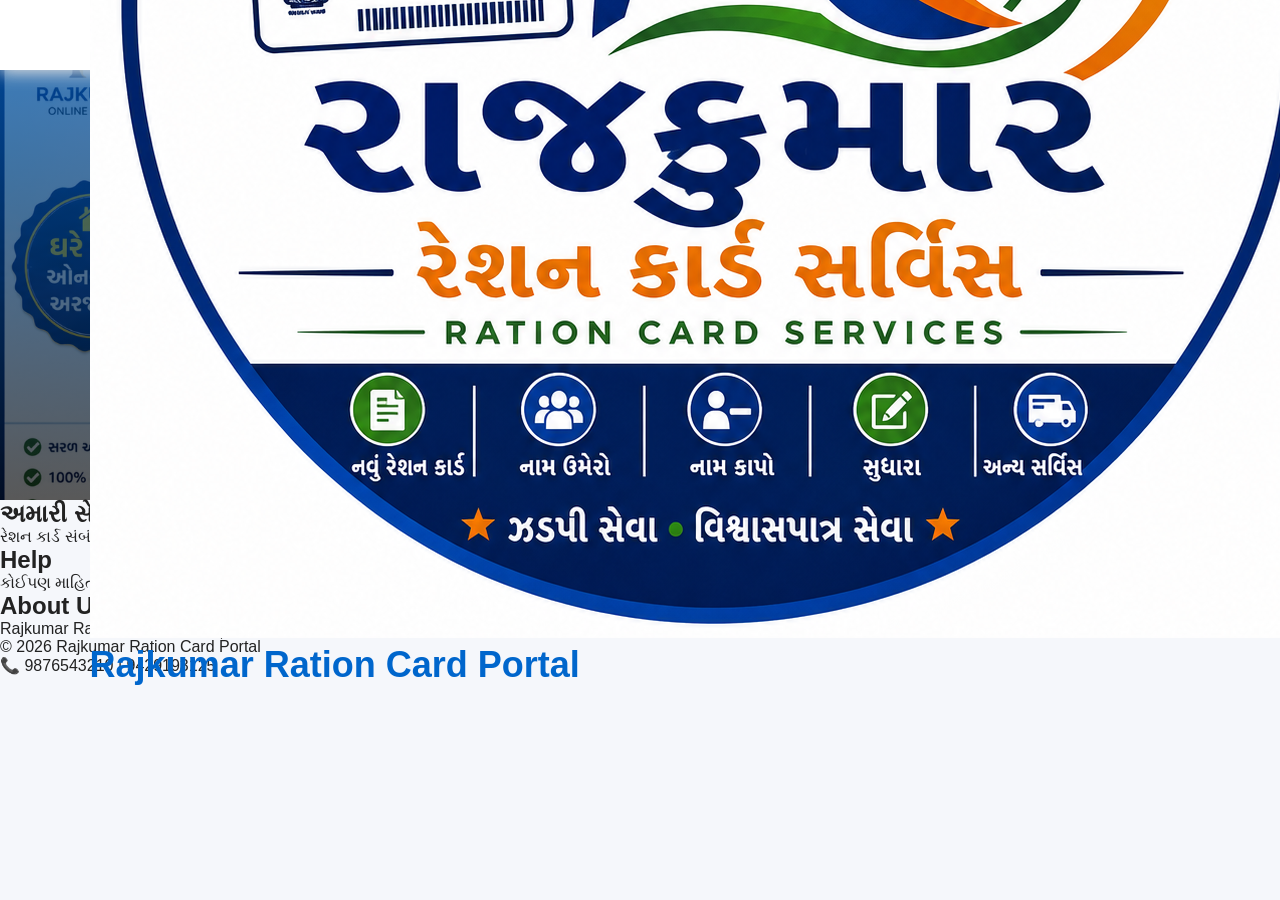
==== index.html @ d8ddb9e0 "Update index.html" ====
<!DOCTYPE html>
<html lang="gu">
<head>

<meta charset="UTF-8">
<meta name="viewport" content="width=device-width, initial-scale=1.0">

<title>Rajkumar Ration Card Portal</title>

<link rel="stylesheet" href="style.css">

</head>

<body>


<!-- HEADER -->

<header>

<div class="logo">

<img src="logo.png" alt="Rajkumar Logo">

<h2>
Rajkumar Ration Card Portal
</h2>

</div>


<nav>

<a href="index.html">Home</a>

<a href="#services">Services</a>

<a href="#help">Help</a>

<a href="#about">About</a>

<a class="apply-btn" href="services.html">
Apply Now
</a>

</nav>


</header>



<!-- HERO SECTION -->


<section class="hero">


<div class="hero-text">

<h1>
રેશન કાર્ડની તમામ સેવાઓ હવે સરળતાથી
</h1>


<p>
Rajkumar Ration Card Portal દ્વારા
નવું રેશન કાર્ડ, નામ ઉમેરવું, સુધારા અને અન્ય સેવાઓ મેળવો.
</p>


<a href="services.html" class="main-btn">
Apply Now
</a>


</div>


<div class="hero-image">

<img src="banner1.jpg" alt="Ration Card Service">

</div>


</section>




<!-- SERVICES INTRO -->


<section id="services" class="section">


<h2>
અમારી સેવાઓ
</h2>


<p>
રેશન કાર્ડ સંબંધિત તમામ ઓનલાઈન સેવાઓ માટે
અમારો સંપર્ક કરો.
</p>


</section>





<!-- HELP -->


<section id="help" class="section">


<h2>
Help
</h2>


<p>
કોઈપણ માહિતી માટે અમારો સંપર્ક કરો.
</p>


</section>





<!-- ABOUT -->


<section id="about" class="section">


<h2>
About Us
</h2>


<p>

Rajkumar Ration Card Portal
ગ્રાહકોને ઝડપી અને વિશ્વસનીય ઓનલાઈન સેવા આપવા માટે બનાવવામાં આવ્યું છે.

</p>


</section>





<!-- FOOTER -->


<footer>


<p>
© 2026 Rajkumar Ration Card Portal
</p>


<p>
📞 9876543210 | 9429193125
</p>


</footer>



<script src="script.js"></script>


</body>

</html>
---- style.css ----
/* ==================================
   RAJKUMAR RATION CARD PORTAL
   NEW STYLE CSS
================================== */


*{
    margin:0;
    padding:0;
    box-sizing:border-box;
    font-family:"Noto Sans Gujarati",Arial,sans-serif;
}


html{
    scroll-behavior:smooth;
}


body{

    background:#f5f7fb;
    color:#222;

}



/* ================= HEADER ================= */


header{

    width:100%;
    height:70px;
    background:white;
    display:flex;
    align-items:center;
    justify-content:space-between;
    padding:0 7%;
    box-shadow:0 3px 15px #ddd;
    position:sticky;
    top:0;
    z-index:100;

}


.logo{

    font-size:24px;
    font-weight:700;
    color:#0066cc;

}


.logo i{

    margin-right:8px;

}


nav a{

    text-decoration:none;
    margin-left:25px;
    color:#333;
    font-weight:600;

}


nav a:hover{

    color:#0066cc;

}


.menu{

    display:none;

}





/* ================= HERO ================= */


.hero{

    height:430px;
    background:

    linear-gradient(
    rgba(0,80,160,.75),
    rgba(0,0,0,.65)
    ),

    url("banner.png");

    background-size:cover;
    background-position:center;

    display:flex;
    align-items:center;
    justify-content:center;
    text-align:center;

}



.hero-text{

    color:white;
    width:90%;
    max-width:850px;

}


.hero-text h1{

    font-size:38px;
    margin-bottom:12px;

}


.hero-text h2{

    font-size:26px;
    margin-bottom:15px;

}



.hero-text p{

    font-size:18px;
    line-height:1.6;
    margin-bottom:25px;

}



.buttons{

    display:flex;
    justify-content:center;
    gap:15px;

}



.btn{

    background:#00a651;
    color:white;
    padding:12px 30px;
    border-radius:30px;
    text-decoration:none;
    font-weight:bold;

}



.btn.second{

    background:#ff9800;

}




/* ================= COUNTER ================= */


.counter{

    display:grid;
    grid-template-columns:repeat(4,1fr);
    gap:20px;
    padding:35px 7%;

}



.counter div{

    background:white;
    text-align:center;
    padding:25px 10px;
    border-radius:15px;
    box-shadow:0 5px 20px #ddd;

}



.counter h2{

    color:#0066cc;
    font-size:32px;

}



.counter p{

    margin-top:8px;

}





/* ================= SERVICES ================= */


.title{

    text-align:center;
    font-size:30px;
    margin:30px 0;

}



.service-box{

    display:grid;
    grid-template-columns:repeat(4,1fr);
    gap:20px;
    padding:0 7% 40px;

}



.card{

    background:white;
    padding:30px 15px;
    text-align:center;
    border-radius:15px;
    box-shadow:0 5px 20px #ddd;
    transition:.3s;

}



.card:hover{

    transform:translateY(-8px);

}



.card i{

    font-size:40px;
    color:#0066cc;
    margin-bottom:15px;

}



.card h3{

    margin-bottom:10px;

}




/* ================= STATUS ================= */


.status{

    background:white;
    text-align:center;
    padding:40px;

}



.status input{

    width:300px;
    max-width:90%;
    padding:14px;
    border:1px solid #ccc;
    border-radius:8px;

}



.status button{

    padding:14px 30px;
    border:none;
    background:#0066cc;
    color:white;
    border-radius:8px;
    cursor:pointer;

}





/* ================= CONTACT ================= */


.contact{

    text-align:center;
    font-size:22px;
    padding-bottom:30px;

}





/* ================= WHATSAPP ================= */


.whatsapp{

    position:fixed;
    right:25px;
    bottom:25px;

    width:60px;
    height:60px;

    background:#25D366;
    color:white;

    border-radius:50%;

    display:flex;
    align-items:center;
    justify-content:center;

    font-size:35px;

}





/* ================= MOBILE ================= */


@media(max-width:768px){


header{

padding:0 20px;

}


nav{

display:none;

}


.menu{

display:block;
font-size:25px;

}



.hero{

height:420px;

}



.hero-text h1{

font-size:28px;

}



.hero-text h2{

font-size:20px;

}



.hero-text p{

font-size:14px;

}



.buttons{

flex-direction:column;

}



.counter{

grid-template-columns:repeat(2,1fr);
padding:20px;

}



.service-box{

grid-template-columns:1fr;
padding:20px;

}


}
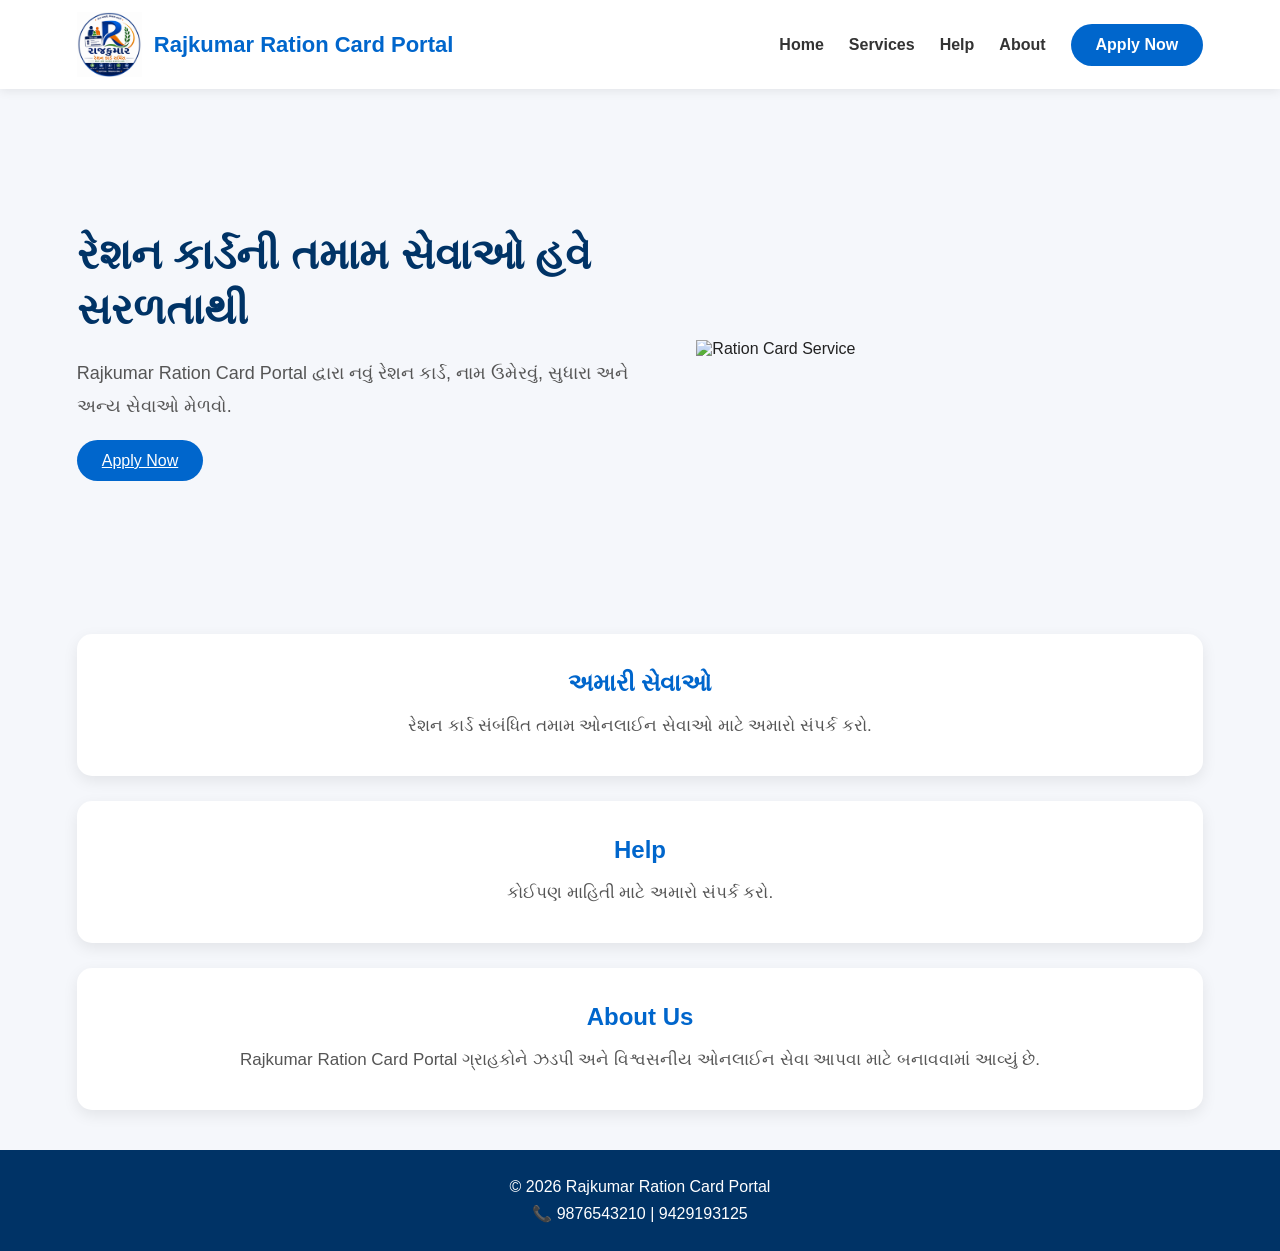
==== commit 9c13ed68: "Update index.html" ====
--- a/index.html
+++ b/index.html
@@ -39,8 +39,8 @@
 
 <a href="#about">About</a>
 
-<a class="apply-btn" href="services.html">
-Apply Now
+<a class="apply-btn" href="apply.html">
+    Apply Now
 </a>
 
 </nav>
@@ -69,8 +69,8 @@
 </p>
 
 
-<a href="services.html" class="main-btn">
-Apply Now
+<a href="apply.html" class="main-btn">
+    Apply Now
 </a>
 
 
--- a/style.css
+++ b/style.css
@@ -1,29 +1,21 @@
-/* ==================================
+/* =====================================
    RAJKUMAR RATION CARD PORTAL
-   NEW STYLE CSS
-================================== */
+   HOME PAGE CSS
+===================================== */
 
 
 *{
     margin:0;
     padding:0;
     box-sizing:border-box;
-    font-family:"Noto Sans Gujarati",Arial,sans-serif;
-}
-
-
-html{
-    scroll-behavior:smooth;
+    font-family:"Noto Sans Gujarati", Arial, sans-serif;
 }
 
 
 body{
-
     background:#f5f7fb;
     color:#222;
-
-}
-
+}
 
 
 /* ================= HEADER ================= */
@@ -32,435 +24,656 @@
 header{
 
     width:100%;
-    height:70px;
     background:white;
+    display:flex;
+    justify-content:space-between;
+    align-items:center;
+    padding:12px 6%;
+    box-shadow:0 2px 10px rgba(0,0,0,0.08);
+    position:sticky;
+    top:0;
+    z-index:1000;
+
+}
+
+
+
+/* LOGO */
+
+
+.logo{
+
+    display:flex;
+    align-items:center;
+    gap:12px;
+
+}
+
+
+.logo img{
+
+    width:65px;
+    height:65px;
+    object-fit:contain;
+
+}
+
+
+.logo h2{
+
+    color:#0066cc;
+    font-size:22px;
+
+}
+
+
+
+/* NAVIGATION */
+
+
+nav{
+
+    display:flex;
+    align-items:center;
+    gap:25px;
+
+}
+
+
+nav a{
+
+    text-decoration:none;
+    color:#333;
+    font-size:16px;
+    font-weight:600;
+
+}
+
+
+nav a:hover{
+
+    color:#0066cc;
+
+}
+
+
+
+/* APPLY BUTTON */
+
+
+.apply-btn,
+.main-btn{
+
+    background:#0066cc;
+    color:white !important;
+    padding:12px 25px;
+    border-radius:30px;
+    transition:.3s;
+
+}
+
+
+.apply-btn:hover,
+.main-btn:hover{
+
+    background:#004999;
+    transform:translateY(-2px);
+
+}
+
+
+
+/* ================= HERO ================= */
+
+
+.hero{
+
+    min-height:520px;
     display:flex;
     align-items:center;
     justify-content:space-between;
-    padding:0 7%;
-    box-shadow:0 3px 15px #ddd;
-    position:sticky;
-    top:0;
-    z-index:100;
-
-}
-
-
-.logo{
-
-    font-size:24px;
-    font-weight:700;
+    padding:50px 6%;
+    gap:40px;
+
+}
+
+
+
+.hero-text{
+
+    width:50%;
+
+}
+
+
+.hero-text h1{
+
+    font-size:42px;
+    line-height:1.3;
+    color:#003366;
+    margin-bottom:20px;
+
+}
+
+
+
+.hero-text p{
+
+    font-size:18px;
+    line-height:1.8;
+    margin-bottom:30px;
+    color:#555;
+
+}
+
+
+
+.hero-image{
+
+    width:45%;
+
+}
+
+
+
+.hero-image img{
+
+    width:100%;
+    max-height:350px;
+    object-fit:contain;
+
+}
+
+
+
+/* ================= SECTIONS ================= */
+
+
+.section{
+
+    background:white;
+    margin:25px 6%;
+    padding:35px;
+    text-align:center;
+    border-radius:15px;
+    box-shadow:0 5px 15px rgba(0,0,0,.08);
+
+}
+
+
+
+.section h2{
+
     color:#0066cc;
-
-}
-
-
-.logo i{
-
-    margin-right:8px;
-
-}
-
-
-nav a{
-
-    text-decoration:none;
-    margin-left:25px;
-    color:#333;
-    font-weight:600;
-
-}
-
-
-nav a:hover{
-
-    color:#0066cc;
-
-}
-
-
-.menu{
-
-    display:none;
-
-}
-
-
-
-
-
-/* ================= HERO ================= */
-
-
-.hero{
-
-    height:430px;
-    background:
-
-    linear-gradient(
-    rgba(0,80,160,.75),
-    rgba(0,0,0,.65)
-    ),
-
-    url("banner.png");
-
-    background-size:cover;
-    background-position:center;
-
-    display:flex;
-    align-items:center;
-    justify-content:center;
+    margin-bottom:15px;
+
+}
+
+
+
+.section p{
+
+    font-size:17px;
+    color:#555;
+    line-height:1.7;
+
+}
+
+
+
+/* ================= FOOTER ================= */
+
+
+footer{
+
+    background:#003366;
+    color:white;
     text-align:center;
-
-}
-
-
-
-.hero-text{
-
-    color:white;
-    width:90%;
-    max-width:850px;
-
-}
-
-
-.hero-text h1{
-
-    font-size:38px;
-    margin-bottom:12px;
-
-}
-
-
-.hero-text h2{
-
-    font-size:26px;
-    margin-bottom:15px;
-
-}
-
-
-
-.hero-text p{
+    padding:20px;
+    margin-top:40px;
+
+}
+
+
+footer p{
+
+    margin:8px;
+
+}
+
+
+
+/* ================= MOBILE ================= */
+
+
+@media(max-width:768px){
+
+
+header{
+
+    flex-direction:column;
+    gap:15px;
+
+}
+
+
+.logo h2{
 
     font-size:18px;
-    line-height:1.6;
-    margin-bottom:25px;
-
-}
-
-
-
-.buttons{
-
-    display:flex;
+
+}
+
+
+nav{
+
+    flex-wrap:wrap;
     justify-content:center;
     gap:15px;
 
 }
 
 
-
-.btn{
-
-    background:#00a651;
+.hero{
+
+    flex-direction:column;
+    text-align:center;
+
+}
+
+
+.hero-text,
+.hero-image{
+
+    width:100%;
+
+}
+
+
+.hero-text h1{
+
+    font-size:30px;
+
+}
+
+
+.hero-image img{
+
+    max-height:250px;
+
+}
+
+
+.section{
+
+    margin:20px;
+
+}
+
+
+
+}
+/* =====================================
+   SERVICES PAGE CSS
+===================================== */
+
+
+/* PAGE TITLE */
+
+.page-title{
+
+    text-align:center;
+    padding:50px 20px;
+    background:white;
+    margin-bottom:30px;
+
+}
+
+
+.page-title h1{
+
+    font-size:38px;
+    color:#003366;
+    margin-bottom:15px;
+
+}
+
+
+.page-title p{
+
+    font-size:18px;
+    color:#555;
+
+}
+
+
+
+/* SERVICES CONTAINER */
+
+
+.services-container{
+
+    display:grid;
+    grid-template-columns:repeat(2,1fr);
+    gap:30px;
+    padding:30px 6%;
+
+}
+
+
+
+
+/* SERVICE CARD */
+
+
+.service-card{
+
+    background:white;
+    padding:30px;
+    border-radius:20px;
+    box-shadow:0 5px 20px rgba(0,0,0,0.10);
+    transition:.3s;
+
+}
+
+
+.service-card:hover{
+
+    transform:translateY(-5px);
+
+}
+
+
+
+.service-card h2{
+
+    color:#0066cc;
+    margin-bottom:15px;
+
+}
+
+
+
+.service-card h3{
+
+    color:#008000;
+    font-size:22px;
+    margin-bottom:20px;
+
+}
+
+
+
+.service-card h4{
+
+    margin-bottom:10px;
+    color:#333;
+
+}
+
+
+
+
+.service-card ul{
+
+    padding-left:20px;
+    margin-bottom:25px;
+
+}
+
+
+
+.service-card ul li{
+
+    margin:10px 0;
+    color:#555;
+    font-size:16px;
+
+}
+
+
+
+
+/* SERVICE BUTTON */
+
+
+.service-btn{
+
+    display:inline-block;
+    background:#0066cc;
     color:white;
     padding:12px 30px;
     border-radius:30px;
     text-decoration:none;
     font-weight:bold;
-
-}
-
-
-
-.btn.second{
-
-    background:#ff9800;
-
-}
-
-
-
-
-/* ================= COUNTER ================= */
-
-
-.counter{
-
-    display:grid;
-    grid-template-columns:repeat(4,1fr);
-    gap:20px;
-    padding:35px 7%;
-
-}
-
-
-
-.counter div{
-
+    transition:.3s;
+
+}
+
+
+
+.service-btn:hover{
+
+    background:#004999;
+
+}
+
+
+
+/* MOBILE */
+
+@media(max-width:768px){
+
+
+.services-container{
+
+    grid-template-columns:1fr;
+    padding:20px;
+
+}
+
+
+.page-title h1{
+
+    font-size:30px;
+
+}
+
+
+.service-card{
+
+    padding:20px;
+
+}
+
+
+}
+/* =====================================
+   APPLICATION FORM CSS
+===================================== */
+
+
+/* FORM MAIN BOX */
+
+.application-box{
+
+    width:90%;
+    max-width:700px;
+    margin:40px auto;
     background:white;
-    text-align:center;
-    padding:25px 10px;
-    border-radius:15px;
-    box-shadow:0 5px 20px #ddd;
-
-}
-
-
-
-.counter h2{
-
-    color:#0066cc;
-    font-size:32px;
-
-}
-
-
-
-.counter p{
-
-    margin-top:8px;
-
-}
-
-
-
-
-
-/* ================= SERVICES ================= */
-
-
-.title{
-
-    text-align:center;
-    font-size:30px;
-    margin:30px 0;
-
-}
-
-
-
-.service-box{
-
-    display:grid;
-    grid-template-columns:repeat(4,1fr);
-    gap:20px;
-    padding:0 7% 40px;
-
-}
-
-
-
-.card{
-
-    background:white;
-    padding:30px 15px;
-    text-align:center;
-    border-radius:15px;
-    box-shadow:0 5px 20px #ddd;
-    transition:.3s;
-
-}
-
-
-
-.card:hover{
-
-    transform:translateY(-8px);
-
-}
-
-
-
-.card i{
-
-    font-size:40px;
-    color:#0066cc;
-    margin-bottom:15px;
-
-}
-
-
-
-.card h3{
-
-    margin-bottom:10px;
-
-}
-
-
-
-
-/* ================= STATUS ================= */
-
-
-.status{
-
-    background:white;
-    text-align:center;
-    padding:40px;
-
-}
-
-
-
-.status input{
-
-    width:300px;
-    max-width:90%;
+    padding:35px;
+    border-radius:20px;
+    box-shadow:0 5px 20px rgba(0,0,0,0.10);
+
+}
+
+
+
+/* LABEL */
+
+.application-box label{
+
+    display:block;
+    font-size:17px;
+    font-weight:600;
+    margin-top:18px;
+    margin-bottom:8px;
+    color:#003366;
+
+}
+
+
+
+/* INPUT */
+
+.application-box input[type="text"],
+.application-box input[type="tel"]{
+
+    width:100%;
     padding:14px;
     border:1px solid #ccc;
-    border-radius:8px;
-
-}
-
-
-
-.status button{
-
-    padding:14px 30px;
+    border-radius:10px;
+    font-size:16px;
+    outline:none;
+
+}
+
+
+
+.application-box input:focus{
+
+    border-color:#0066cc;
+
+}
+
+
+
+/* FILE UPLOAD */
+
+
+.application-box input[type="file"]{
+
+    width:100%;
+    padding:12px;
+    background:#f5f7fb;
+    border-radius:10px;
+    border:1px dashed #0066cc;
+
+}
+
+
+
+/* RADIO */
+
+
+.radio-box{
+
+    background:#f5f7fb;
+    padding:15px;
+    border-radius:10px;
+
+}
+
+
+
+.radio-box label{
+
+    display:block;
+    font-weight:normal;
+    color:#333;
+    margin:10px 0;
+
+}
+
+
+
+.radio-box input{
+
+    margin-right:10px;
+
+}
+
+
+
+
+/* PAYMENT BOX */
+
+
+.payment-box{
+
+    margin-top:35px;
+    text-align:center;
+    background:#f8faff;
+    padding:25px;
+    border-radius:15px;
+
+}
+
+
+
+.payment-box h2{
+
+    color:#0066cc;
+    margin-bottom:20px;
+
+}
+
+
+
+.payment-box img{
+
+    width:220px;
+    height:220px;
+    object-fit:contain;
+    margin:15px auto;
+
+}
+
+
+
+.payment-box p{
+
+    color:#555;
+    margin-bottom:15px;
+
+}
+
+
+
+
+/* SUBMIT BUTTON */
+
+
+.application-box .main-btn{
+
+    width:100%;
     border:none;
-    background:#0066cc;
-    color:white;
-    border-radius:8px;
+    margin-top:30px;
     cursor:pointer;
-
-}
-
-
-
-
-
-/* ================= CONTACT ================= */
-
-
-.contact{
-
-    text-align:center;
-    font-size:22px;
-    padding-bottom:30px;
-
-}
-
-
-
-
-
-/* ================= WHATSAPP ================= */
-
-
-.whatsapp{
-
-    position:fixed;
-    right:25px;
-    bottom:25px;
-
-    width:60px;
-    height:60px;
-
-    background:#25D366;
-    color:white;
-
-    border-radius:50%;
-
-    display:flex;
-    align-items:center;
-    justify-content:center;
-
-    font-size:35px;
-
-}
-
-
-
-
-
-/* ================= MOBILE ================= */
-
+    font-size:18px;
+
+}
+
+
+
+/* MOBILE */
 
 @media(max-width:768px){
 
 
-header{
-
-padding:0 20px;
-
-}
-
-
-nav{
-
-display:none;
-
-}
-
-
-.menu{
-
-display:block;
-font-size:25px;
-
-}
-
-
-
-.hero{
-
-height:420px;
-
-}
-
-
-
-.hero-text h1{
-
-font-size:28px;
-
-}
-
-
-
-.hero-text h2{
-
-font-size:20px;
-
-}
-
-
-
-.hero-text p{
-
-font-size:14px;
-
-}
-
-
-
-.buttons{
-
-flex-direction:column;
-
-}
-
-
-
-.counter{
-
-grid-template-columns:repeat(2,1fr);
-padding:20px;
-
-}
-
-
-
-.service-box{
-
-grid-template-columns:1fr;
-padding:20px;
-
-}
-
-
-}
+.application-box{
+
+    width:95%;
+    padding:20px;
+
+}
+
+
+.payment-box img{
+
+    width:180px;
+    height:180px;
+
+}
+
+
+}
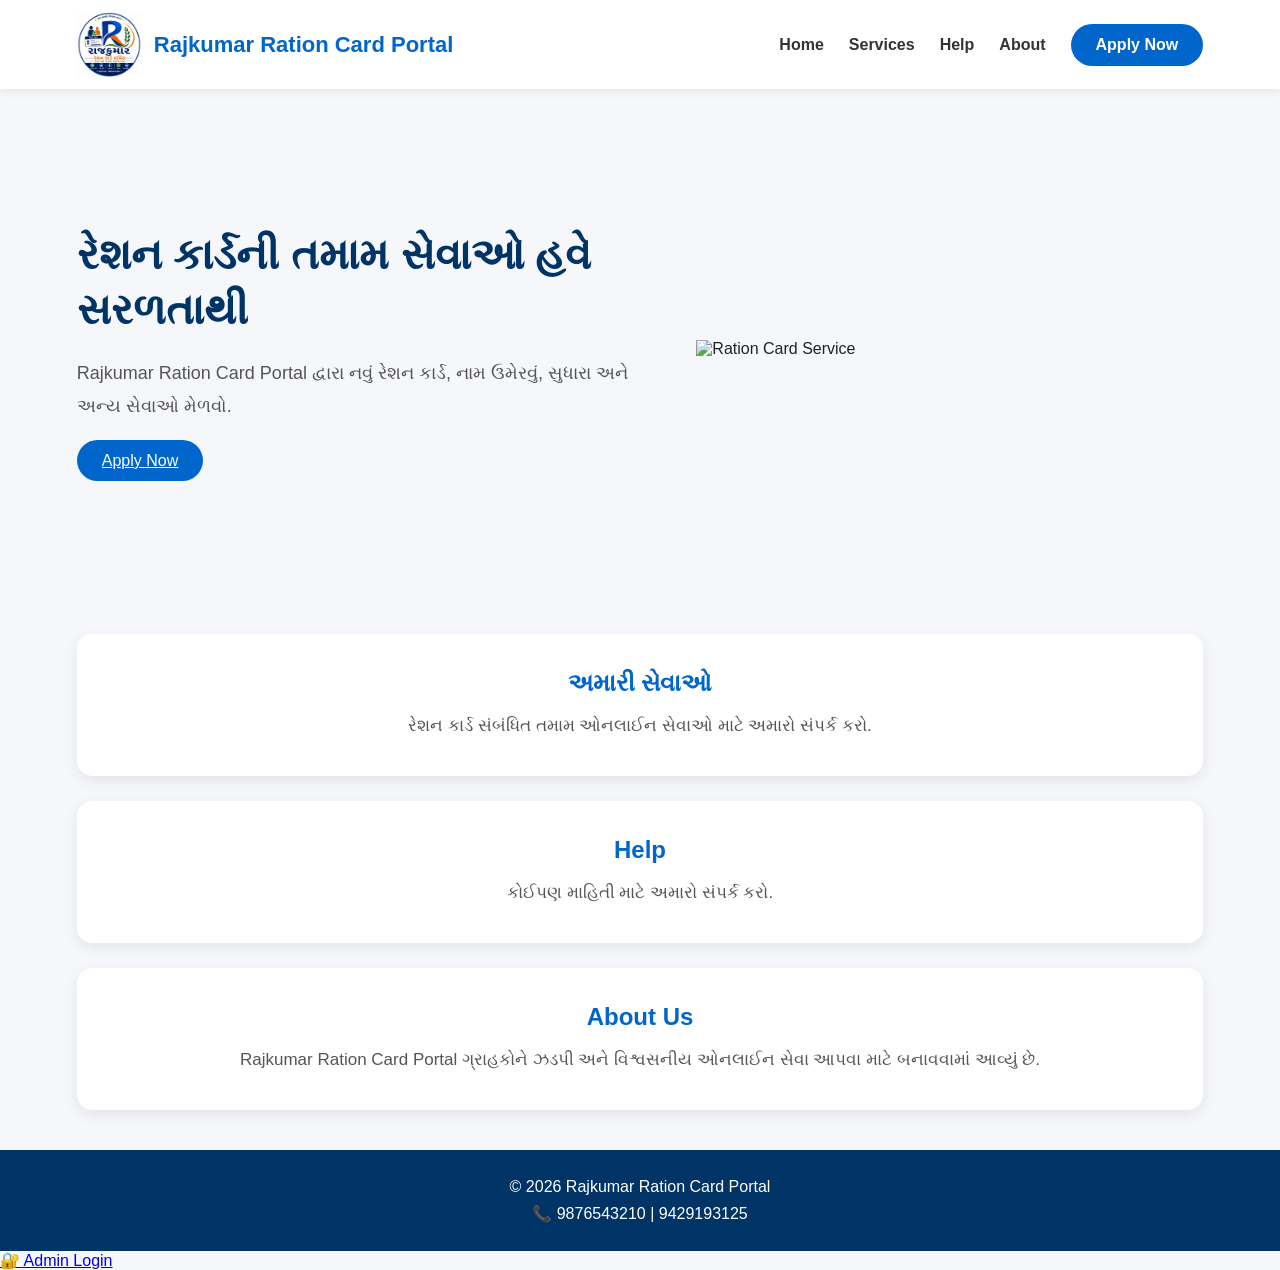
==== commit 32397910: "Update index.html" ====
--- a/index.html
+++ b/index.html
@@ -181,7 +181,15 @@
 
 <script src="script.js"></script>
 
+<!-- ADMIN LOGIN -->
 
+<div class="admin-login">
+
+<a href="login.html">
+🔐 Admin Login
+</a>
+
+</div>
 </body>
 
 </html>
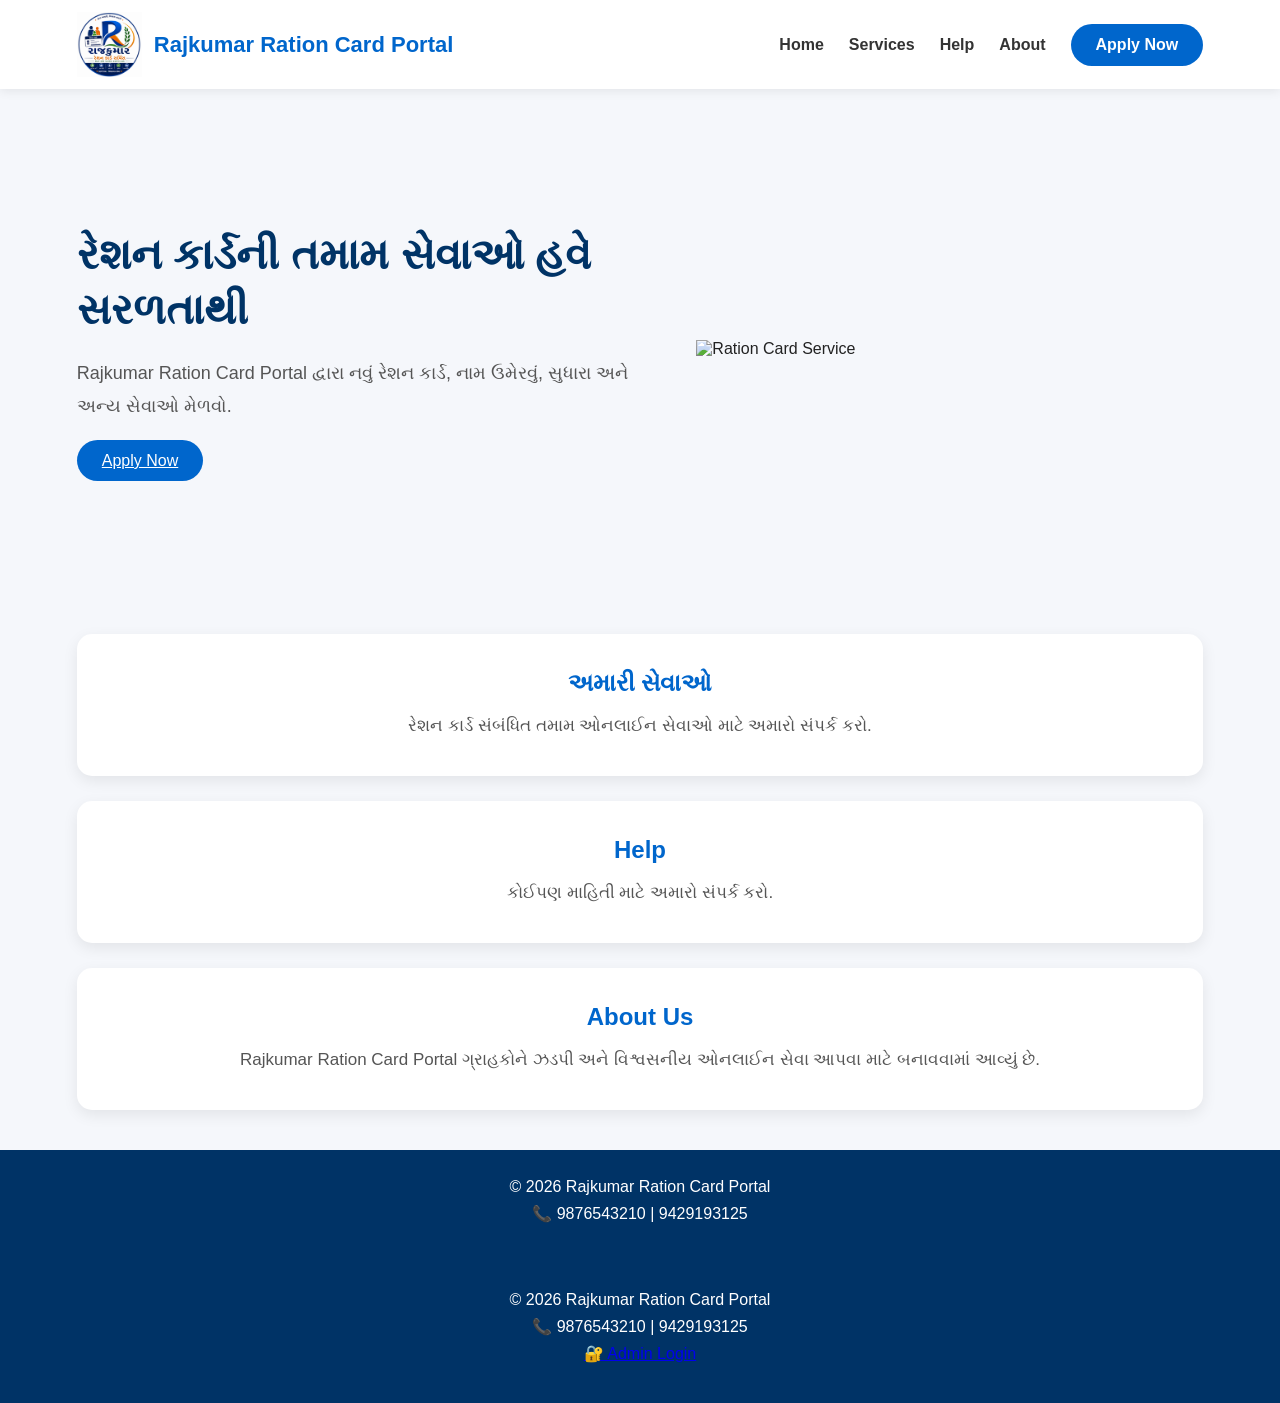
==== commit 6d7ec1a3: "Update index.html" ====
--- a/index.html
+++ b/index.html
@@ -174,14 +174,17 @@
 📞 9876543210 | 9429193125
 </p>
 
-
-</footer>
-
-
-
-<script src="script.js"></script>
-
-<!-- ADMIN LOGIN -->
+<footer>
+
+<p>
+© 2026 Rajkumar Ration Card Portal
+</p>
+
+
+<p>
+📞 9876543210 | 9429193125
+</p>
+
 
 <div class="admin-login">
 
@@ -190,6 +193,14 @@
 </a>
 
 </div>
+
+
+</footer>
+
+
+
+<script src="script.js"></script>
+
 </body>
 
 </html>
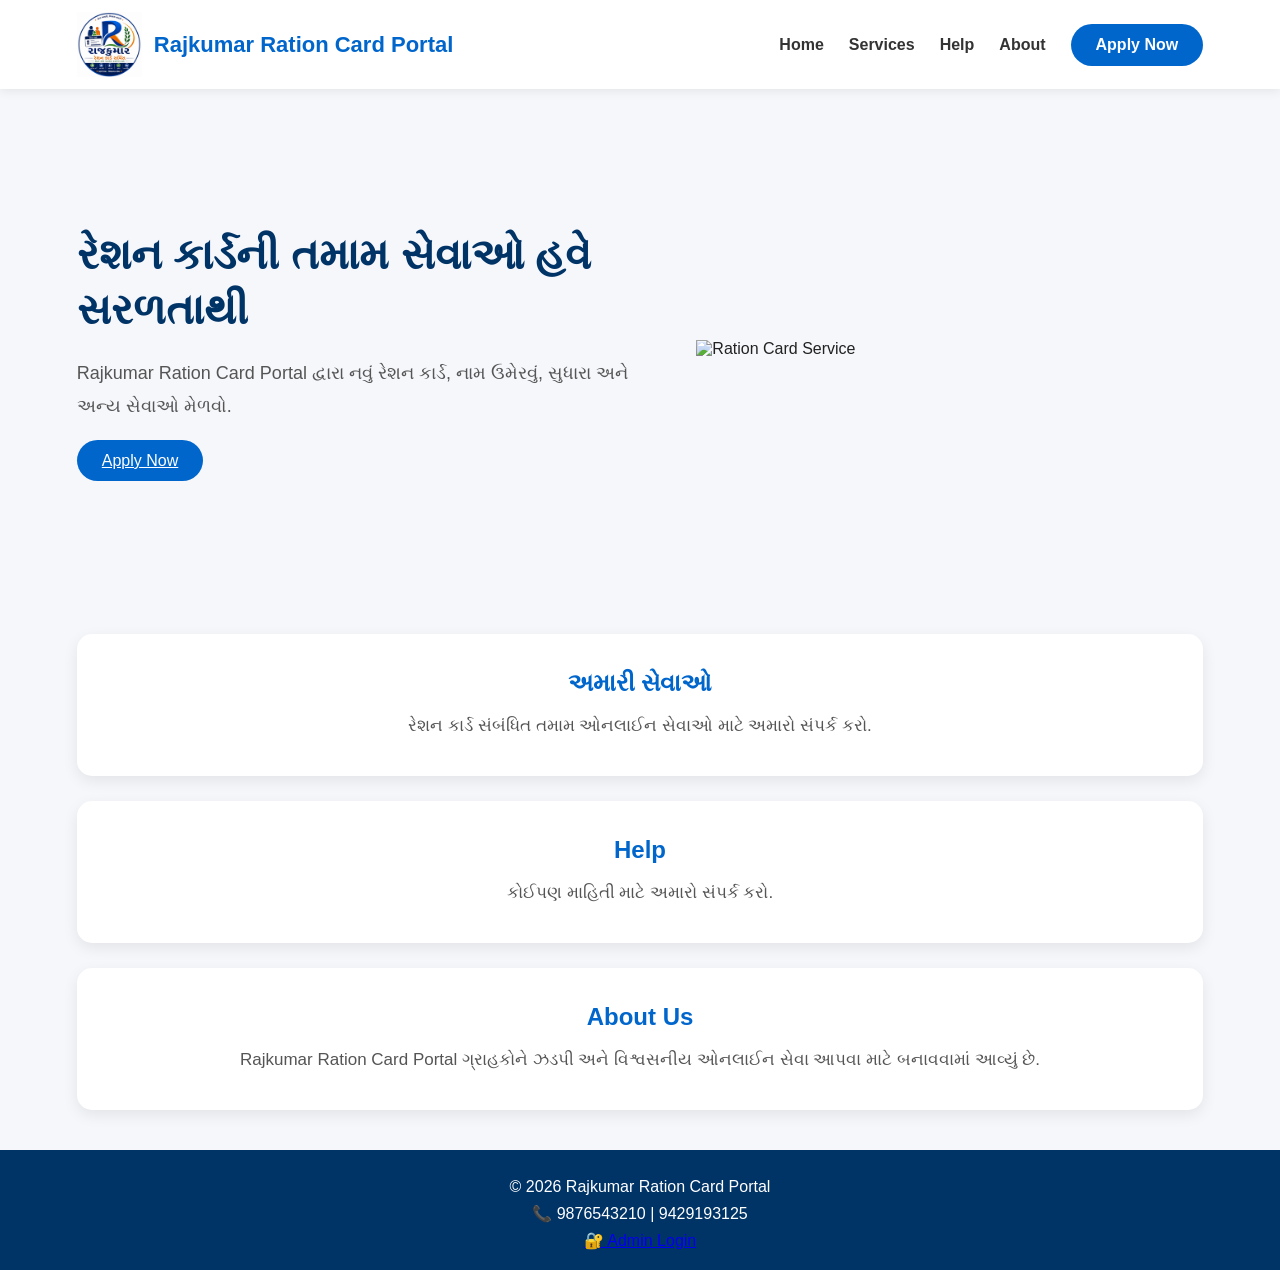
==== commit 2a76b0cd: "Update index.html" ====
--- a/index.html
+++ b/index.html
@@ -158,21 +158,7 @@
 
 
 
-
 <!-- FOOTER -->
-
-
-<footer>
-
-
-<p>
-© 2026 Rajkumar Ration Card Portal
-</p>
-
-
-<p>
-📞 9876543210 | 9429193125
-</p>
 
 <footer>
 
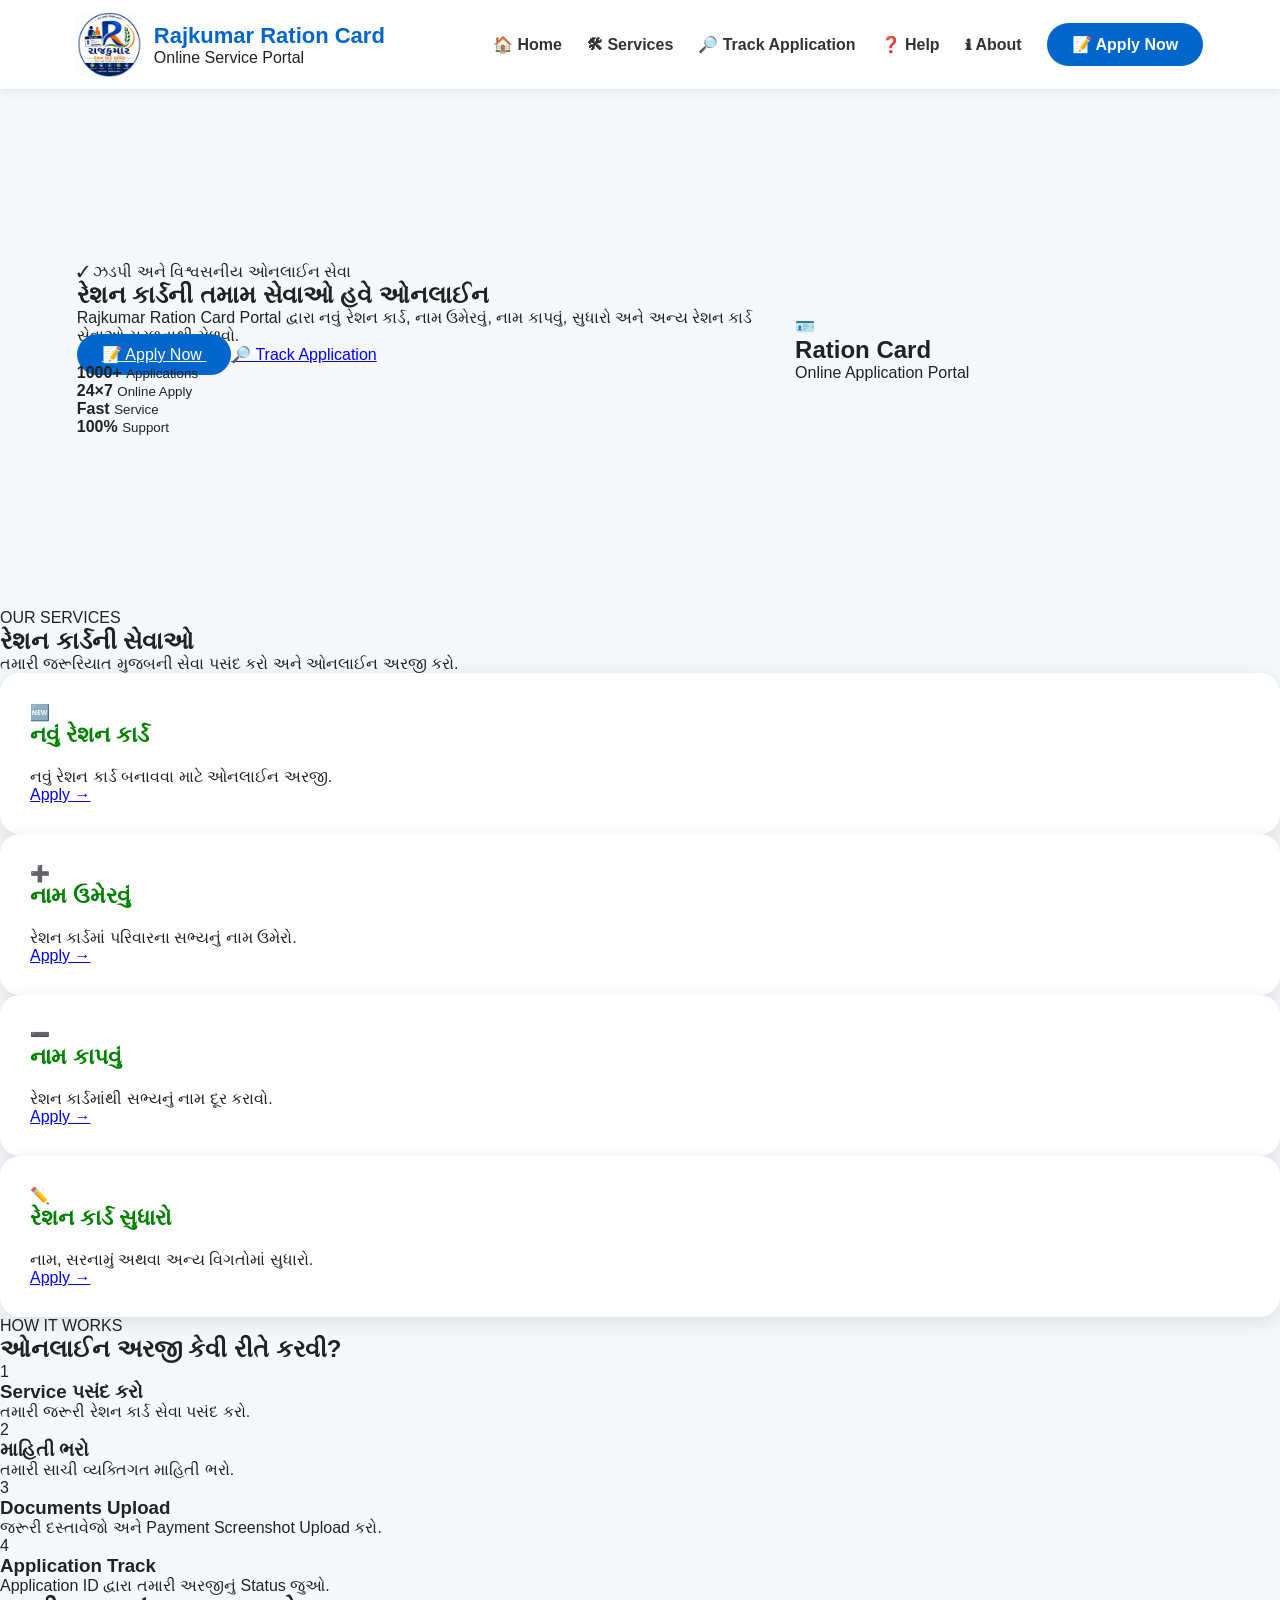
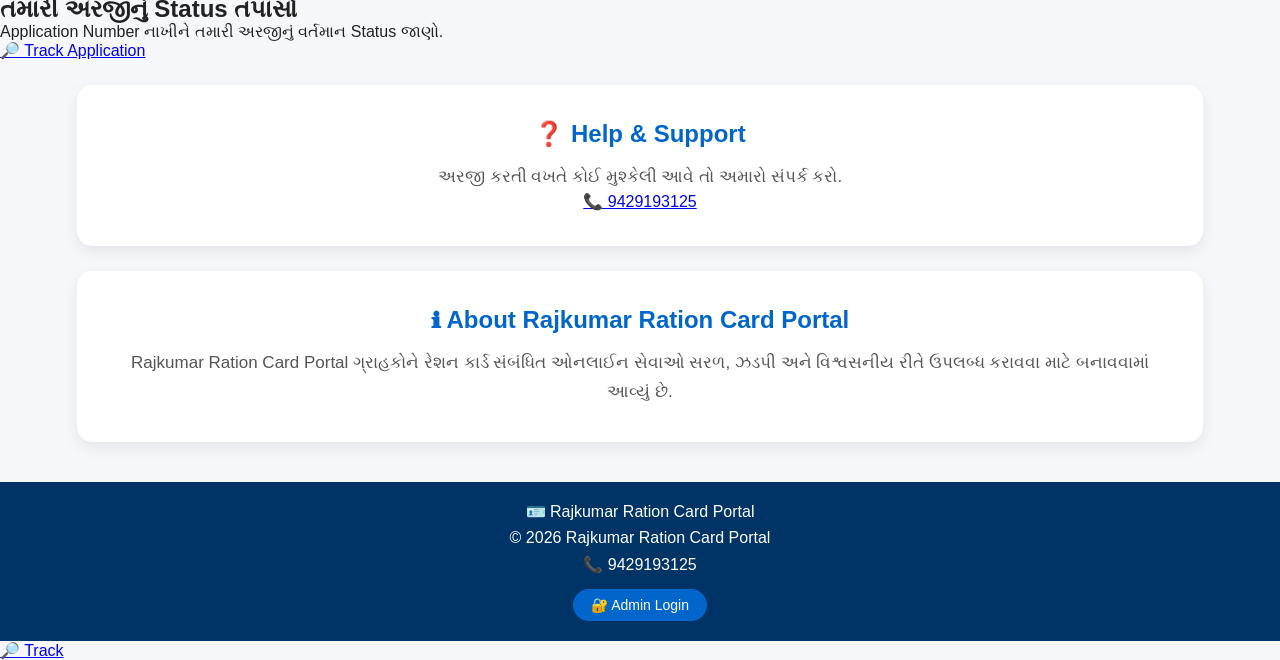
==== commit 92836343: "Update index.html" ====
--- a/index.html
+++ b/index.html
@@ -1,5 +1,6 @@
 <!DOCTYPE html>
 <html lang="gu">
+
 <head>
 
 <meta charset="UTF-8">
@@ -14,7 +15,7 @@
 <body>
 
 
-<!-- HEADER -->
+<!-- ================= HEADER ================= -->
 
 <header>
 
@@ -22,153 +23,439 @@
 
 <img src="logo.png" alt="Rajkumar Logo">
 
-<h2>
-Rajkumar Ration Card Portal
-</h2>
+<div>
+<h2>Rajkumar Ration Card</h2>
+<span>Online Service Portal</span>
+</div>
 
 </div>
 
 
 <nav>
 
-<a href="index.html">Home</a>
-
-<a href="#services">Services</a>
-
-<a href="#help">Help</a>
-
-<a href="#about">About</a>
+<a href="index.html">🏠 Home</a>
+
+<a href="#services">🛠 Services</a>
+
+<a href="track.html">🔎 Track Application</a>
+
+<a href="#help">❓ Help</a>
+
+<a href="#about">ℹ About</a>
 
 <a class="apply-btn" href="apply.html">
-    Apply Now
+📝 Apply Now
 </a>
 
 </nav>
 
-
 </header>
 
 
 
-<!-- HERO SECTION -->
-
+<!-- ================= HERO ================= -->
 
 <section class="hero">
 
 
-<div class="hero-text">
+<div class="hero-content">
+
+
+<div class="hero-badge">
+✓ ઝડપી અને વિશ્વસનીય ઓનલાઈન સેવા
+</div>
+
 
 <h1>
-રેશન કાર્ડની તમામ સેવાઓ હવે સરળતાથી
+
+રેશન કાર્ડની તમામ સેવાઓ
+
+<span>હવે ઓનલાઈન</span>
+
 </h1>
 
 
 <p>
+
 Rajkumar Ration Card Portal દ્વારા
-નવું રેશન કાર્ડ, નામ ઉમેરવું, સુધારા અને અન્ય સેવાઓ મેળવો.
-</p>
-
+નવું રેશન કાર્ડ, નામ ઉમેરવું, નામ કાપવું,
+સુધારો અને અન્ય રેશન કાર્ડ સેવાઓ સરળતાથી મેળવો.
+
+</p>
+
+
+<div class="hero-buttons">
 
 <a href="apply.html" class="main-btn">
-    Apply Now
-</a>
-
-
-</div>
-
+📝 Apply Now
+</a>
+
+
+<a href="track.html" class="track-btn">
+🔎 Track Application
+</a>
+
+</div>
+
+
+<div class="trust-box">
+
+<div>
+<strong>1000+</strong>
+<small>Applications</small>
+</div>
+
+<div>
+<strong>24×7</strong>
+<small>Online Apply</small>
+</div>
+
+<div>
+<strong>Fast</strong>
+<small>Service</small>
+</div>
+
+<div>
+<strong>100%</strong>
+<small>Support</small>
+</div>
+
+</div>
+
+
+</div>
+
+
+
+<!-- BANNER -->
 
 <div class="hero-image">
 
-<img src="banner1.jpg" alt="Ration Card Service">
-
-</div>
-
-
-</section>
-
-
-
-
-<!-- SERVICES INTRO -->
-
-
-<section id="services" class="section">
-
-
-<h2>
-અમારી સેવાઓ
-</h2>
-
-
-<p>
-રેશન કાર્ડ સંબંધિત તમામ ઓનલાઈન સેવાઓ માટે
-અમારો સંપર્ક કરો.
-</p>
-
-
-</section>
-
-
-
-
-
-<!-- HELP -->
-
-
-<section id="help" class="section">
-
-
-<h2>
-Help
-</h2>
-
-
-<p>
-કોઈપણ માહિતી માટે અમારો સંપર્ક કરો.
-</p>
-
-
-</section>
-
-
-
-
-
-<!-- ABOUT -->
-
-
-<section id="about" class="section">
-
-
-<h2>
-About Us
-</h2>
-
-
-<p>
-
-Rajkumar Ration Card Portal
-ગ્રાહકોને ઝડપી અને વિશ્વસનીય ઓનલાઈન સેવા આપવા માટે બનાવવામાં આવ્યું છે.
-
-</p>
-
-
-</section>
-
-
-
-
-<!-- FOOTER -->
+<img
+src="banner1.jpg"
+alt="Ration Card Online Service"
+onerror="this.style.display='none'; this.parentElement.classList.add('banner-fallback');"
+>
+
+<div class="banner-content">
+
+<div class="card-icon">
+🪪
+</div>
+
+<h2>
+Ration Card
+</h2>
+
+<p>
+Online Application Portal
+</p>
+
+</div>
+
+</div>
+
+
+</section>
+
+
+
+<!-- ================= SERVICES ================= -->
+
+<section id="services" class="services-section">
+
+
+<div class="section-title">
+
+<span>OUR SERVICES</span>
+
+<h2>
+રેશન કાર્ડની સેવાઓ
+</h2>
+
+<p>
+તમારી જરૂરિયાત મુજબની સેવા પસંદ કરો
+અને ઓનલાઈન અરજી કરો.
+</p>
+
+</div>
+
+
+
+<div class="service-grid">
+
+
+<div class="service-card">
+
+<div class="service-icon">
+🆕
+</div>
+
+<h3>
+નવું રેશન કાર્ડ
+</h3>
+
+<p>
+નવું રેશન કાર્ડ બનાવવા માટે ઓનલાઈન અરજી.
+</p>
+
+<a href="apply.html">
+Apply →
+</a>
+
+</div>
+
+
+
+<div class="service-card">
+
+<div class="service-icon">
+➕
+</div>
+
+<h3>
+નામ ઉમેરવું
+</h3>
+
+<p>
+રેશન કાર્ડમાં પરિવારના સભ્યનું નામ ઉમેરો.
+</p>
+
+<a href="apply.html">
+Apply →
+</a>
+
+</div>
+
+
+
+<div class="service-card">
+
+<div class="service-icon">
+➖
+</div>
+
+<h3>
+નામ કાપવું
+</h3>
+
+<p>
+રેશન કાર્ડમાંથી સભ્યનું નામ દૂર કરાવો.
+</p>
+
+<a href="apply.html">
+Apply →
+</a>
+
+</div>
+
+
+
+<div class="service-card">
+
+<div class="service-icon">
+✏️
+</div>
+
+<h3>
+રેશન કાર્ડ સુધારો
+</h3>
+
+<p>
+નામ, સરનામું અથવા અન્ય વિગતોમાં સુધારો.
+</p>
+
+<a href="apply.html">
+Apply →
+</a>
+
+</div>
+
+
+</div>
+
+</section>
+
+
+
+<!-- ================= HOW IT WORKS ================= -->
+
+<section class="steps-section">
+
+
+<div class="section-title">
+
+<span>HOW IT WORKS</span>
+
+<h2>
+ઓનલાઈન અરજી કેવી રીતે કરવી?
+</h2>
+
+</div>
+
+
+<div class="steps">
+
+
+<div class="step">
+
+<div>1</div>
+
+<h3>
+Service પસંદ કરો
+</h3>
+
+<p>
+તમારી જરૂરી રેશન કાર્ડ સેવા પસંદ કરો.
+</p>
+
+</div>
+
+
+<div class="step">
+
+<div>2</div>
+
+<h3>
+માહિતી ભરો
+</h3>
+
+<p>
+તમારી સાચી વ્યક્તિગત માહિતી ભરો.
+</p>
+
+</div>
+
+
+<div class="step">
+
+<div>3</div>
+
+<h3>
+Documents Upload
+</h3>
+
+<p>
+જરૂરી દસ્તાવેજો અને Payment Screenshot Upload કરો.
+</p>
+
+</div>
+
+
+<div class="step">
+
+<div>4</div>
+
+<h3>
+Application Track
+</h3>
+
+<p>
+Application ID દ્વારા તમારી અરજીનું Status જુઓ.
+</p>
+
+</div>
+
+
+</div>
+
+</section>
+
+
+
+<!-- ================= TRACK CTA ================= -->
+
+<section class="track-section">
+
+
+<div>
+
+<h2>
+તમારી અરજીનું Status તપાસો
+</h2>
+
+<p>
+Application Number નાખીને તમારી અરજીનું વર્તમાન Status જાણો.
+</p>
+
+<a href="track.html">
+🔎 Track Application
+</a>
+
+</div>
+
+
+</section>
+
+
+
+<!-- ================= HELP ================= -->
+
+<section id="help" class="section help-section">
+
+
+<h2>
+❓ Help & Support
+</h2>
+
+
+<p>
+અરજી કરતી વખતે કોઈ મુશ્કેલી આવે તો અમારો સંપર્ક કરો.
+</p>
+
+
+<a href="tel:9429193125">
+📞 9429193125
+</a>
+
+
+</section>
+
+
+
+<!-- ================= ABOUT ================= -->
+
+<section id="about" class="section about-section">
+
+
+<h2>
+ℹ About Rajkumar Ration Card Portal
+</h2>
+
+
+<p>
+
+Rajkumar Ration Card Portal ગ્રાહકોને
+રેશન કાર્ડ સંબંધિત ઓનલાઈન સેવાઓ સરળ,
+ઝડપી અને વિશ્વસનીય રીતે ઉપલબ્ધ કરાવવા માટે
+બનાવવામાં આવ્યું છે.
+
+</p>
+
+
+</section>
+
+
+
+<!-- ================= FOOTER ================= -->
 
 <footer>
 
+
+<div class="footer-logo">
+
+🪪 Rajkumar Ration Card Portal
+
+</div>
+
+
 <p>
 © 2026 Rajkumar Ration Card Portal
 </p>
 
 
 <p>
-📞 9876543210 | 9429193125
+📞 9429193125
 </p>
 
 
@@ -185,8 +472,18 @@
 
 
 
+<!-- FLOATING TRACK BUTTON -->
+
+<a href="track.html" class="floating-track">
+🔎
+<span>Track</span>
+</a>
+
+
+
 <script src="script.js"></script>
 
+
 </body>
 
 </html>
--- a/style.css
+++ b/style.css
@@ -677,3 +677,34 @@
 
 
 }
+/* ================= ADMIN LOGIN BUTTON ================= */
+
+.admin-login{
+    margin-top:15px;
+}
+
+
+.admin-login a{
+
+    display:inline-block;
+
+    text-decoration:none;
+
+    background:#0066cc;
+
+    color:white;
+
+    padding:8px 18px;
+
+    border-radius:25px;
+
+    font-size:14px;
+
+}
+
+
+.admin-login a:hover{
+
+    background:#004c99;
+
+}
